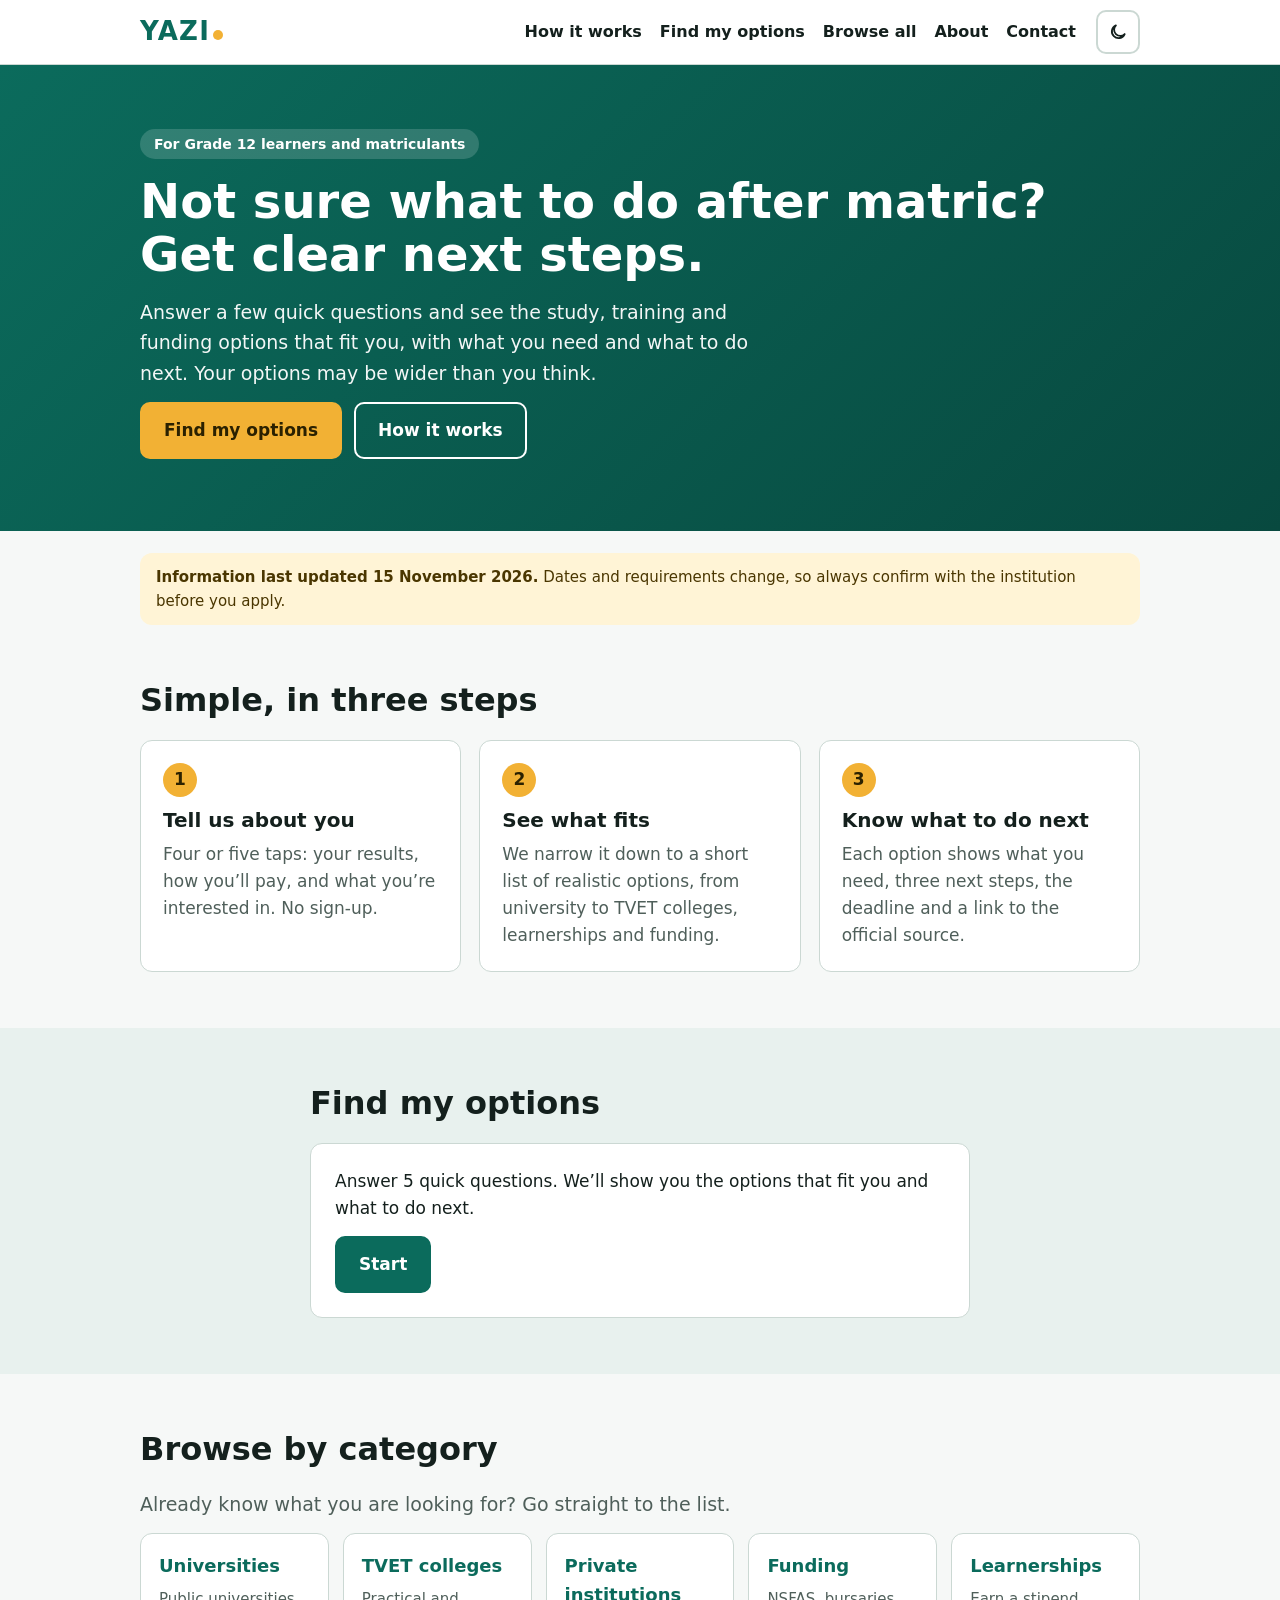
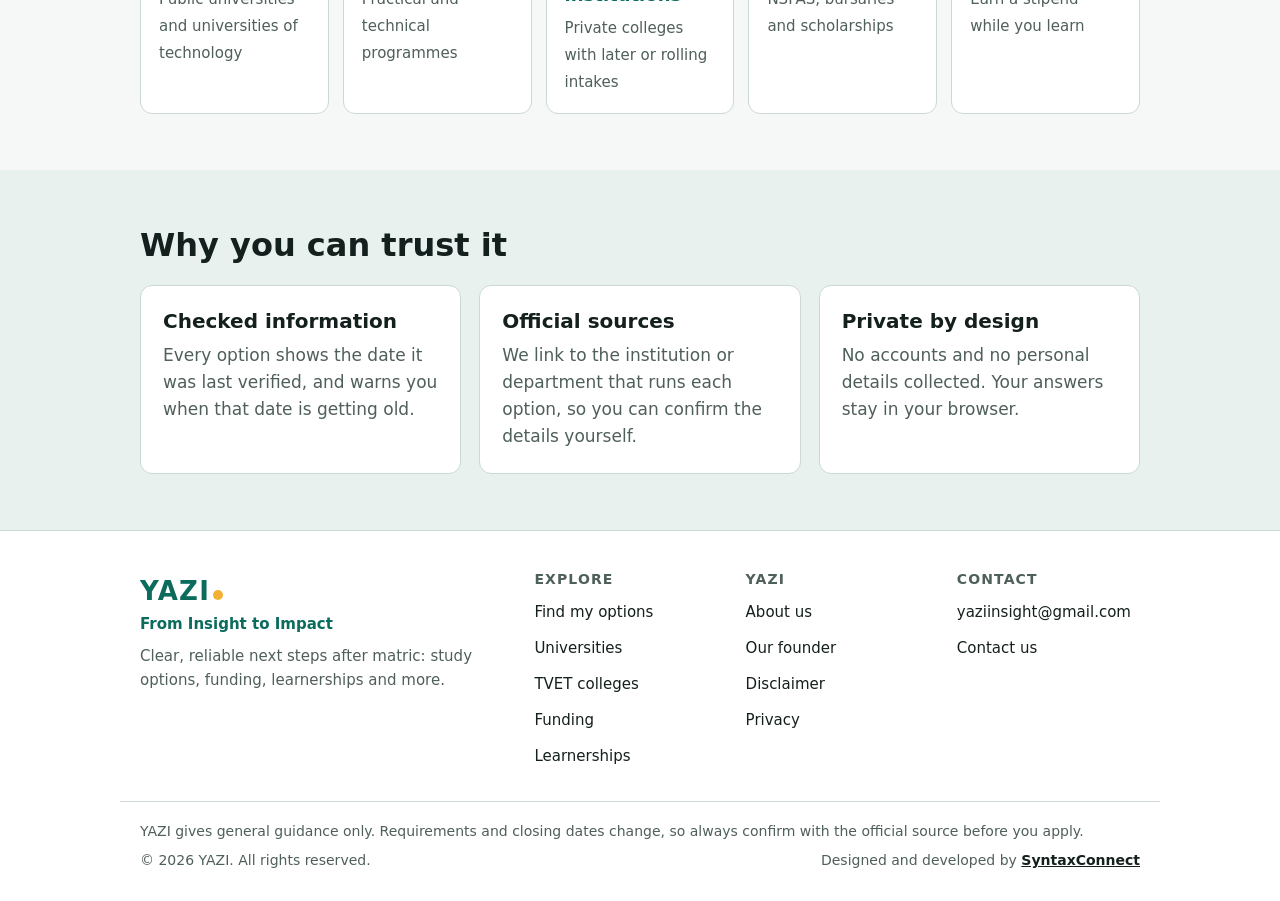
==== index.html @ b4facb22 "Contact email, live data updates, SyntaxConnect page, dark mode, email options" ====
<!DOCTYPE html>
<html lang="en">
<head>
<meta charset="utf-8">
<meta name="viewport" content="width=device-width, initial-scale=1">
<title>YAZI | Clear next steps after matric</title>
<meta name="description" content="Answer a few quick questions and see the study, training and funding options that fit you after matric, with clear next steps.">
<meta property="og:type" content="website">
<meta property="og:site_name" content="YAZI">
<meta property="og:title" content="YAZI | Clear next steps after matric">
<meta property="og:description" content="Answer a few quick questions and see the study, training and funding options that fit you after matric, with clear next steps.">
<meta name="theme-color" content="#0b6b5c">
<link rel="icon" href="data:image/svg+xml,%3Csvg xmlns='http://www.w3.org/2000/svg' viewBox='0 0 100 100'%3E%3Crect width='100' height='100' rx='22' fill='%230b6b5c'/%3E%3Ccircle cx='72' cy='28' r='9' fill='%23f2b134'/%3E%3Ctext x='24' y='72' font-size='56' font-family='sans-serif' font-weight='800' fill='white'%3EY%3C/text%3E%3C/svg%3E">
<link rel="stylesheet" href="css/style.css">
<script>document.documentElement.className+=" js";try{var t=localStorage.getItem("yazi-theme");if(t==="light"||t==="dark")document.documentElement.setAttribute("data-theme",t)}catch(e){}</script>
</head>
<body>
<a class="skip" href="#finder">Skip to the options finder</a>
<header class="site-header">
  <div class="wrap bar">
    <a class="logo" href="index.html" aria-label="YAZI home">YAZI<i></i></a>
    <button class="menu-btn" type="button" aria-expanded="false" aria-controls="main-nav">Menu</button>
    <nav id="main-nav" aria-label="Main">
      <a href="index.html#how">How it works</a>
      <a href="index.html#finder">Find my options</a>
      <a href="explore.html">Browse all</a>
      <a href="about.html">About</a>
      <a href="about.html#contact">Contact</a>
    </nav>
    <button class="theme-btn" type="button" aria-label="Switch to dark mode" title="Switch to dark mode">
      <svg class="i-moon" aria-hidden="true" width="20" height="20" viewBox="0 0 24 24" fill="none" stroke="currentColor" stroke-width="2.2" stroke-linecap="round" stroke-linejoin="round"><path d="M20 14.5A8 8 0 1 1 9.5 4a6.5 6.5 0 0 0 10.5 10.5Z"/></svg>
      <svg class="i-sun" aria-hidden="true" width="20" height="20" viewBox="0 0 24 24" fill="none" stroke="currentColor" stroke-width="2.2" stroke-linecap="round" stroke-linejoin="round"><circle cx="12" cy="12" r="4.2"/><path d="M12 2.5v2.2M12 19.3v2.2M2.5 12h2.2M19.3 12h2.2M5.3 5.3l1.6 1.6M17.1 17.1l1.6 1.6M5.3 18.7l1.6-1.6M17.1 6.9l1.6-1.6"/></svg>
    </button>
  </div>
</header>

<main>
  <section class="hero">
    <div class="wrap">
      <p class="eyebrow">For Grade 12 learners and matriculants</p>
      <h1>Not sure what to do after matric? Get clear next steps.</h1>
      <p class="lead">Answer a few quick questions and see the study, training and funding options that fit you, with what you need and what to do next. Your options may be wider than you think.</p>
      <div class="actions">
        <a class="btn" href="#finder">Find my options</a>
        <a class="btn alt" href="#how">How it works</a>
      </div>
    </div>
  </section>

  <div class="wrap"><div class="notice" id="notice" role="note"></div></div>

  <section id="how" class="section">
    <div class="wrap">
      <h2>Simple, in three steps</h2>
      <div class="grid3">
        <article class="tile"><span class="num">1</span><h3>Tell us about you</h3><p>Four or five taps: your results, how you’ll pay, and what you’re interested in. No sign-up.</p></article>
        <article class="tile"><span class="num">2</span><h3>See what fits</h3><p>We narrow it down to a short list of realistic options, from university to TVET colleges, learnerships and funding.</p></article>
        <article class="tile"><span class="num">3</span><h3>Know what to do next</h3><p>Each option shows what you need, three next steps, the deadline and a link to the official source.</p></article>
      </div>
    </div>
  </section>

  <section id="finder" class="section tint" aria-labelledby="finder-title">
    <div class="wrap narrow">
      <h2 id="finder-title">Find my options</h2>
      <div class="panel">
        <div id="start">
          <p id="intro"></p>
          <button class="btn" id="go" type="button">Start</button>
        </div>
        <div id="quiz" class="hide" aria-live="polite">
          <div class="prog" aria-hidden="true"><b id="bar"></b></div>
          <p class="muted" id="count"></p>
          <div id="stage">
            <h3 id="q" tabindex="-1"></h3>
            <div class="opts" id="opts"></div>
          </div>
          <button class="link" id="back" type="button">Go back</button>
        </div>
        <div id="result" class="hide" aria-live="polite">
          <div id="hope"></div>
          <div id="cards"></div>
          <div class="row">
            <a class="btn" id="wa" target="_blank" rel="noopener">Share on WhatsApp</a>
            <button class="btn alt" id="again" type="button">Start again</button>
          </div>
        </div>
        <noscript><p>This tool needs JavaScript. Please turn it on in your browser.</p></noscript>
      </div>
    </div>
  </section>

  <section class="section" aria-labelledby="browse-title">
    <div class="wrap">
      <h2 id="browse-title">Browse by category</h2>
      <p class="lead2">Already know what you are looking for? Go straight to the list.</p>
      <div class="cats">
        <a class="cat" href="explore.html#universities"><strong>Universities</strong><span>Public universities and universities of technology</span></a>
        <a class="cat" href="explore.html#tvet"><strong>TVET colleges</strong><span>Practical and technical programmes</span></a>
        <a class="cat" href="explore.html#private"><strong>Private institutions</strong><span>Private colleges with later or rolling intakes</span></a>
        <a class="cat" href="explore.html#funding"><strong>Funding</strong><span>NSFAS, bursaries and scholarships</span></a>
        <a class="cat" href="explore.html#learnerships"><strong>Learnerships</strong><span>Earn a stipend while you learn</span></a>
      </div>
    </div>
  </section>

  <section class="section tint">
    <div class="wrap">
      <h2>Why you can trust it</h2>
      <div class="grid3">
        <article class="tile"><h3>Checked information</h3><p>Every option shows the date it was last verified, and warns you when that date is getting old.</p></article>
        <article class="tile"><h3>Official sources</h3><p>We link to the institution or department that runs each option, so you can confirm the details yourself.</p></article>
        <article class="tile"><h3>Private by design</h3><p>No accounts and no personal details collected. Your answers stay in your browser.</p></article>
      </div>
    </div>
  </section>
</main>

<footer class="site-footer">
  <div class="wrap foot-grid">
    <div class="foot-brand">
      <a class="logo" href="index.html" aria-label="YAZI home">YAZI<i></i></a>
      <p class="foot-tag">From Insight to Impact</p>
      <p class="muted">Clear, reliable next steps after matric: study options, funding, learnerships and more.</p>
    </div>
    <nav class="foot-links" aria-label="Explore">
      <h2>Explore</h2>
      <a href="index.html#finder">Find my options</a>
      <a href="explore.html#universities">Universities</a>
      <a href="explore.html#tvet">TVET colleges</a>
      <a href="explore.html#funding">Funding</a>
      <a href="explore.html#learnerships">Learnerships</a>
    </nav>
    <nav class="foot-links" aria-label="About YAZI">
      <h2>YAZI</h2>
      <a href="about.html">About us</a>
      <a href="about.html#founder-title">Our founder</a>
      <a href="about.html#disclaimer">Disclaimer</a>
      <a href="about.html#privacy">Privacy</a>
    </nav>
    <div class="foot-links">
      <h2>Contact</h2>
      <span class="foot-email" data-email-text></span>
      <a href="about.html#contact">Contact us</a>
    </div>
  </div>
  <div class="wrap foot-bottom">
    <p>YAZI gives general guidance only. Requirements and closing dates change, so always confirm with the official source before you apply.</p>
    <div class="foot-legal"><p>&copy; <span id="year"></span> YAZI. All rights reserved.</p><p>Designed and developed by <a class="credit" href="syntaxconnect.html">SyntaxConnect</a></p></div>
  </div>
</footer>
<script src="data/content.js"></script>
<script src="js/common.js"></script>
<script src="js/app.js"></script>
</body>
</html>
---- css/style.css ----
:root{--bg:#f6f8f7;--surface:#fff;--tint:#e8f1ee;--ink:#14201d;--muted:#4f5f5a;--line:#cbd8d3;--brand:#0b6b5c;--brand-ink:#fff;--accent:#f2b134;--warn-bg:#fff4d6;--warn-ink:#4a3600;--radius:12px}
:root{color-scheme:light}
/* Dark mode: follows the device unless the visitor picks a mode with the header switch */
@media (prefers-color-scheme:dark){:root:not([data-theme=light]){--bg:#0e1715;--surface:#16231f;--tint:#12201c;--ink:#e8f1ee;--muted:#9fb2ac;--line:#2a3b35;--brand:#4fc4af;--brand-ink:#06201b;--warn-bg:#3a2f0e;--warn-ink:#f6e3ad;color-scheme:dark}}
:root[data-theme=dark]{--bg:#0e1715;--surface:#16231f;--tint:#12201c;--ink:#e8f1ee;--muted:#9fb2ac;--line:#2a3b35;--brand:#4fc4af;--brand-ink:#06201b;--warn-bg:#3a2f0e;--warn-ink:#f6e3ad;color-scheme:dark}
*{box-sizing:border-box}
html{scroll-behavior:smooth;scroll-padding-top:72px}
body{margin:0;background:var(--bg);color:var(--ink);font:17px/1.6 "Trebuchet MS","Segoe UI",system-ui,sans-serif}
.wrap{max-width:1040px;margin:0 auto;padding:0 20px}
.narrow{max-width:700px}
h1{font-size:clamp(30px,6vw,48px);line-height:1.1;margin:0 0 16px}
h2{font-size:clamp(24px,4vw,32px);line-height:1.2;margin:0 0 20px}
h3{font-size:20px;line-height:1.3;margin:0 0 8px}
p{margin:0 0 14px}
a{color:var(--brand)}
.muted{color:var(--muted);font-size:15px}
.hide{display:none!important}
.skip{position:absolute;left:-999px;top:8px;background:var(--brand);color:var(--brand-ink);padding:10px 14px;border-radius:8px;z-index:10}
.skip:focus{left:8px}
:focus-visible{outline:3px solid var(--accent);outline-offset:2px}
.site-header{position:sticky;top:0;z-index:5;background:var(--surface);border-bottom:1px solid var(--line)}
.bar{display:flex;align-items:center;justify-content:space-between;gap:16px;min-height:64px;flex-wrap:wrap}
.logo{font-weight:800;font-size:26px;letter-spacing:.05em;color:var(--brand);text-decoration:none}
.logo i{display:inline-block;width:10px;height:10px;background:var(--accent);border-radius:50%;margin-left:3px}
nav{display:flex;gap:18px;flex-wrap:wrap}
nav a{color:var(--ink);text-decoration:none;font-weight:600;padding:10px 0;font-size:16px}
nav a:hover{color:var(--brand);text-decoration:underline}
.hero{background:linear-gradient(135deg,#0b6b5c 0%,#08493f 100%);color:#fff;padding:64px 0 72px}
.hero .lead{font-size:19px;max-width:620px;opacity:.95}
.eyebrow{display:inline-block;background:rgba(255,255,255,.16);border-radius:99px;padding:4px 14px;font-size:14px;font-weight:700;margin-bottom:16px}
.actions,.row{display:flex;flex-wrap:wrap;gap:12px;margin-top:8px}
.btn{display:inline-block;background:var(--brand);color:var(--brand-ink);border:2px solid var(--brand);border-radius:10px;padding:13px 22px;font:inherit;font-weight:700;text-decoration:none;cursor:pointer;min-height:50px}
.btn:hover{filter:brightness(1.08)}
.btn.alt{background:transparent;color:var(--brand)}
.hero .btn{background:var(--accent);border-color:var(--accent);color:#2b2100}
.hero .btn.alt{background:transparent;border-color:#fff;color:#fff}
.link{background:none;border:0;color:var(--brand);text-decoration:underline;font:inherit;padding:12px 0;min-height:44px;cursor:pointer}
.notice{background:var(--warn-bg);color:var(--warn-ink);border-radius:var(--radius);padding:12px 16px;font-size:15px;margin:22px 0 0}
.section{padding:56px 0}
.section.tint{background:var(--tint)}
.grid3{display:grid;grid-template-columns:repeat(auto-fit,minmax(250px,1fr));gap:18px}
.tile{background:var(--surface);border:1px solid var(--line);border-radius:var(--radius);padding:22px}
.tile p{margin:0;color:var(--muted)}
.num{display:inline-grid;place-items:center;width:34px;height:34px;border-radius:50%;background:var(--accent);color:#2b2100;font-weight:800;margin-bottom:10px}
.panel{background:var(--surface);border:1px solid var(--line);border-radius:var(--radius);padding:24px}
.prog{height:6px;background:var(--line);border-radius:3px;margin-bottom:16px;overflow:hidden}
.prog b{display:block;height:100%;background:var(--brand);transition:width .25s}
.opts{display:grid;gap:10px}
.opt{width:100%;text-align:left;padding:14px 16px;background:var(--surface);color:var(--ink);border:2px solid var(--line);border-radius:10px;font:inherit;min-height:56px;cursor:pointer}
.opt small{display:block;color:var(--muted);font-size:14px}
.opt:hover{border-color:var(--brand)}
select{width:100%;padding:14px;border:2px solid var(--line);border-radius:10px;background:var(--surface);color:var(--ink);font:inherit;min-height:56px;margin-bottom:12px}
.hope{font-size:19px;font-weight:700;border-left:6px solid var(--accent);padding:4px 0 4px 14px;margin:0 0 20px}
.card{background:var(--bg);border:1px solid var(--line);border-radius:var(--radius);padding:18px;margin:0 0 16px}
.card h3{font-size:21px}
.card h4{margin:14px 0 4px;font-size:15px;color:var(--muted)}
.card ul,.card ol{margin:0;padding-left:22px}
.card li{margin-bottom:4px}
.meta{font-size:14px;color:var(--muted);border-top:1px solid var(--line);margin-top:14px;padding-top:10px}
.stale{color:var(--warn-ink);background:var(--warn-bg);border-radius:6px;padding:4px 8px;display:inline-block;margin-top:4px}
.prose h2{margin-top:32px}
.site-footer{border-top:1px solid var(--line);padding:28px 0;font-size:15px;background:var(--surface)}
.site-footer p{margin:0 0 8px}
@media (max-width:560px){.hero{padding:44px 0 52px}.panel{padding:18px}}
@media (prefers-reduced-motion:reduce){html{scroll-behavior:auto}*{transition:none!important}}
.lead2{font-size:19px;color:var(--muted)}
.tabs{display:flex;flex-wrap:wrap;gap:8px;margin:18px 0 10px}
.tabs button{font:inherit;font-weight:700;padding:10px 18px;border-radius:99px;border:2px solid var(--brand);background:transparent;color:var(--brand);cursor:pointer;min-height:44px}
.tabs button[aria-pressed="true"]{background:var(--brand);color:var(--brand-ink)}
.filters{display:grid;grid-template-columns:repeat(auto-fit,minmax(210px,1fr));gap:12px;margin:12px 0}
.filters label{font-size:14px;font-weight:700;color:var(--muted)}
.filters select,.filters input{display:block;width:100%;margin:4px 0 0;padding:12px;border:2px solid var(--line);border-radius:10px;background:var(--surface);color:var(--ink);font:inherit;min-height:48px}
.badges{display:flex;flex-wrap:wrap;gap:6px;margin:0 0 10px}
.badge{font-size:13px;font-weight:700;padding:3px 10px;border-radius:99px;border:1px solid var(--line);background:var(--surface);color:var(--muted)}
.badge.s-open{border-color:var(--brand);color:var(--brand)}
.badge.s-soon{background:var(--warn-bg);color:var(--warn-ink);border-color:var(--accent)}
.badge.s-closed{text-decoration:line-through;text-decoration-thickness:1px}
.card .row{margin:10px 0}
.card .btn{padding:10px 16px;min-height:44px;font-size:16px}
.note{margin:0 0 4px}
.dirsum{margin:0 0 10px}

:root{color-scheme:light dark}
option{background:var(--surface);color:var(--ink)}
.notice:empty{display:none}
@media print{.site-header,.site-footer,.row,.no-print{display:none!important}body{background:#fff;color:#000}.card{break-inside:avoid}}
.founder{background:var(--surface);border:1px solid var(--line);border-radius:var(--radius);padding:24px;margin:32px 0}
.founder h2{margin:0 0 4px}
.eyebrow2{text-transform:uppercase;letter-spacing:.08em;font-size:13px;font-weight:800;color:var(--brand);margin:0 0 6px}
.tagline{font-weight:700;color:var(--brand);margin:0 0 16px}
.founder .tagline:last-child{margin:18px 0 0}
.facnote{background:var(--surface);border:1px solid var(--line);border-radius:var(--radius);padding:16px 18px;margin:0 0 20px}
.facnote h3{font-size:18px;margin:0 0 6px}
.facnote p:last-child{margin:0}

/* Footer */
.site-footer{padding:40px 0 24px}
.foot-grid{display:grid;grid-template-columns:2fr 1fr 1fr 1fr;gap:28px}
.foot-tag{font-weight:700;color:var(--brand);margin:6px 0 8px}
.foot-links{display:flex;flex-direction:column;gap:2px}
.foot-links h2{font-size:14px;text-transform:uppercase;letter-spacing:.08em;color:var(--muted);margin:0 0 6px}
.foot-links a{color:var(--ink);text-decoration:none;padding:5px 0;font-weight:400;font-size:15px}
.foot-links a:hover{color:var(--brand);text-decoration:underline}
.foot-bottom{border-top:1px solid var(--line);margin-top:28px;padding-top:18px;color:var(--muted);font-size:14px}
.foot-bottom p{margin:0 0 6px}
@media (max-width:700px){.foot-grid{grid-template-columns:1fr 1fr}.foot-brand{grid-column:1/-1}}


/* Navigation */
.menu-btn{display:none;font:inherit;font-weight:700;background:transparent;color:var(--brand);border:2px solid var(--brand);border-radius:10px;padding:8px 16px;min-height:44px;cursor:pointer}
nav a[aria-current="page"]{color:var(--brand);text-decoration:underline;text-underline-offset:6px;text-decoration-thickness:2px}
@media (max-width:760px){
  .js .menu-btn{display:inline-block}
  .js #main-nav{display:none;width:100%;flex-direction:column;gap:0;padding:0 0 12px}
  .js #main-nav.open{display:flex}
  .js #main-nav a{padding:12px 0;border-top:1px solid var(--line)}
}
/* Browse by category */
.cats{display:grid;grid-template-columns:repeat(auto-fit,minmax(180px,1fr));gap:14px}
.cat{display:block;background:var(--surface);border:1px solid var(--line);border-radius:var(--radius);padding:18px;text-decoration:none;color:var(--ink)}
.cat strong{display:block;font-size:18px;color:var(--brand);margin-bottom:4px}
.cat span{color:var(--muted);font-size:15px}
.cat:hover{border-color:var(--brand)}
/* Explore */
.shown-row{display:flex;justify-content:space-between;align-items:center;gap:12px;flex-wrap:wrap}
.shown-row p{margin:0}

/* Contact */
.contact-box{background:var(--surface);border:1px solid var(--line);border-radius:var(--radius);padding:22px;margin:0 0 8px}
.contact-list{display:grid;grid-template-columns:max-content 1fr;gap:8px 18px;margin:0 0 14px}
.contact-list dt{font-weight:700}
.contact-list dd{margin:0}
@media (max-width:560px){.contact-list{grid-template-columns:1fr}.contact-list dd{margin-bottom:8px}}

.bar{gap:14px 20px}
@media (max-width:760px){.js .menu-btn{margin-left:auto}}

/* Smooth motion */
@keyframes fadeIn{from{opacity:0;transform:translateY(6px)}to{opacity:1;transform:none}}
@keyframes slideIn{from{opacity:0;transform:translateX(18px)}to{opacity:1;transform:none}}
@keyframes slideBack{from{opacity:0;transform:translateX(-18px)}to{opacity:1;transform:none}}
@keyframes menuIn{from{opacity:0;transform:translateY(-6px)}to{opacity:1;transform:none}}
.fade-in{animation:fadeIn .28s cubic-bezier(.2,.7,.2,1) both}
.slide-in{animation:slideIn .26s cubic-bezier(.2,.7,.2,1) both}
.slide-in.back{animation-name:slideBack}
#finder .panel{will-change:height}
.btn,.opt,.tabs button,.link,.cat,.menu-btn,nav a,.foot-links a,select,input{transition:background-color .18s ease,border-color .18s ease,color .18s ease,box-shadow .18s ease,transform .12s ease,filter .18s ease}
.btn:active,.opt:active,.tabs button:active,.cat:active{transform:scale(.98)}
.opt.chosen{border-color:var(--brand);background:var(--tint)}
.opt:focus-visible{border-color:var(--brand)}
.cat:hover{transform:translateY(-2px)}
.prog b{transition:width .35s cubic-bezier(.2,.7,.2,1)}
@media (max-width:760px){.js #main-nav.open{animation:menuIn .2s ease-out both}}
@media (prefers-reduced-motion:reduce){.fade-in,.slide-in,.js #main-nav.open{animation:none!important}.cat:hover{transform:none}}


.foot-legal{display:flex;justify-content:space-between;flex-wrap:wrap;gap:4px 24px}
.foot-legal strong{color:var(--ink)}
.foot-legal .credit{color:var(--ink);font-weight:700}
.foot-legal .credit:hover{color:var(--brand)}

/* Light / dark switch */
.theme-btn{display:inline-flex;align-items:center;justify-content:center;width:44px;height:44px;flex:none;border-radius:10px;border:2px solid var(--line);background:transparent;color:var(--ink);cursor:pointer;transition:border-color .18s ease,color .18s ease,background-color .18s ease,transform .12s ease}
.theme-btn:hover{border-color:var(--brand);color:var(--brand)}
.theme-btn:active{transform:scale(.94)}
.theme-btn .i-sun{display:none}
.theme-btn[data-mode=dark] .i-sun{display:block}
.theme-btn[data-mode=dark] .i-moon{display:none}
.theme-anim,.theme-anim *{transition:background-color .3s ease,color .3s ease,border-color .3s ease!important}
@media (max-width:760px){
  .js .theme-btn{order:1;margin-left:auto}
  .js .menu-btn{order:2;margin-left:0}
  .js #main-nav{order:3}
}
@media (min-width:761px){#main-nav{margin-left:auto}}

/* Contact email */
.email-addr{font-size:20px;font-weight:700;margin:0 0 10px;word-break:break-all;user-select:all}
.email-actions{display:flex;flex-wrap:wrap;gap:10px;margin-bottom:8px}
.small-note{font-size:14px;margin:0}
.foot-email{padding:5px 0;font-size:15px;word-break:break-all;user-select:all}
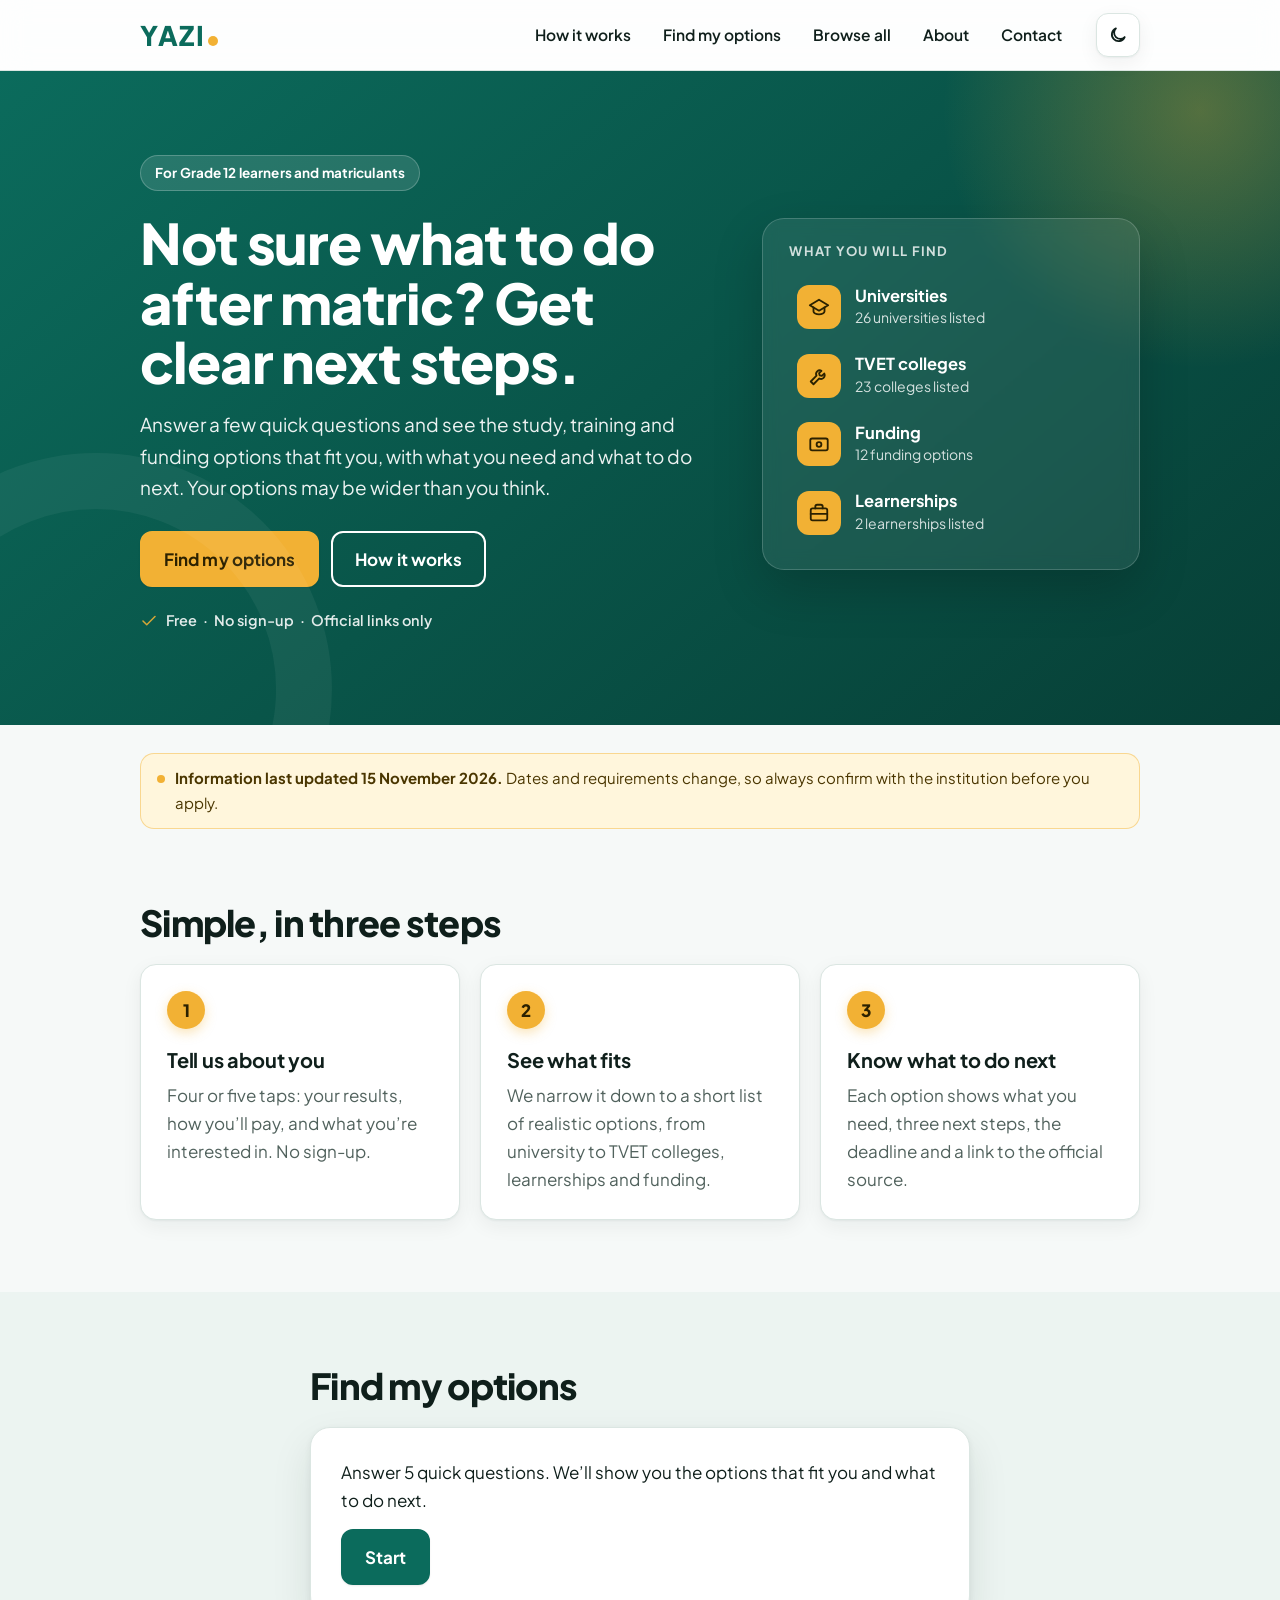
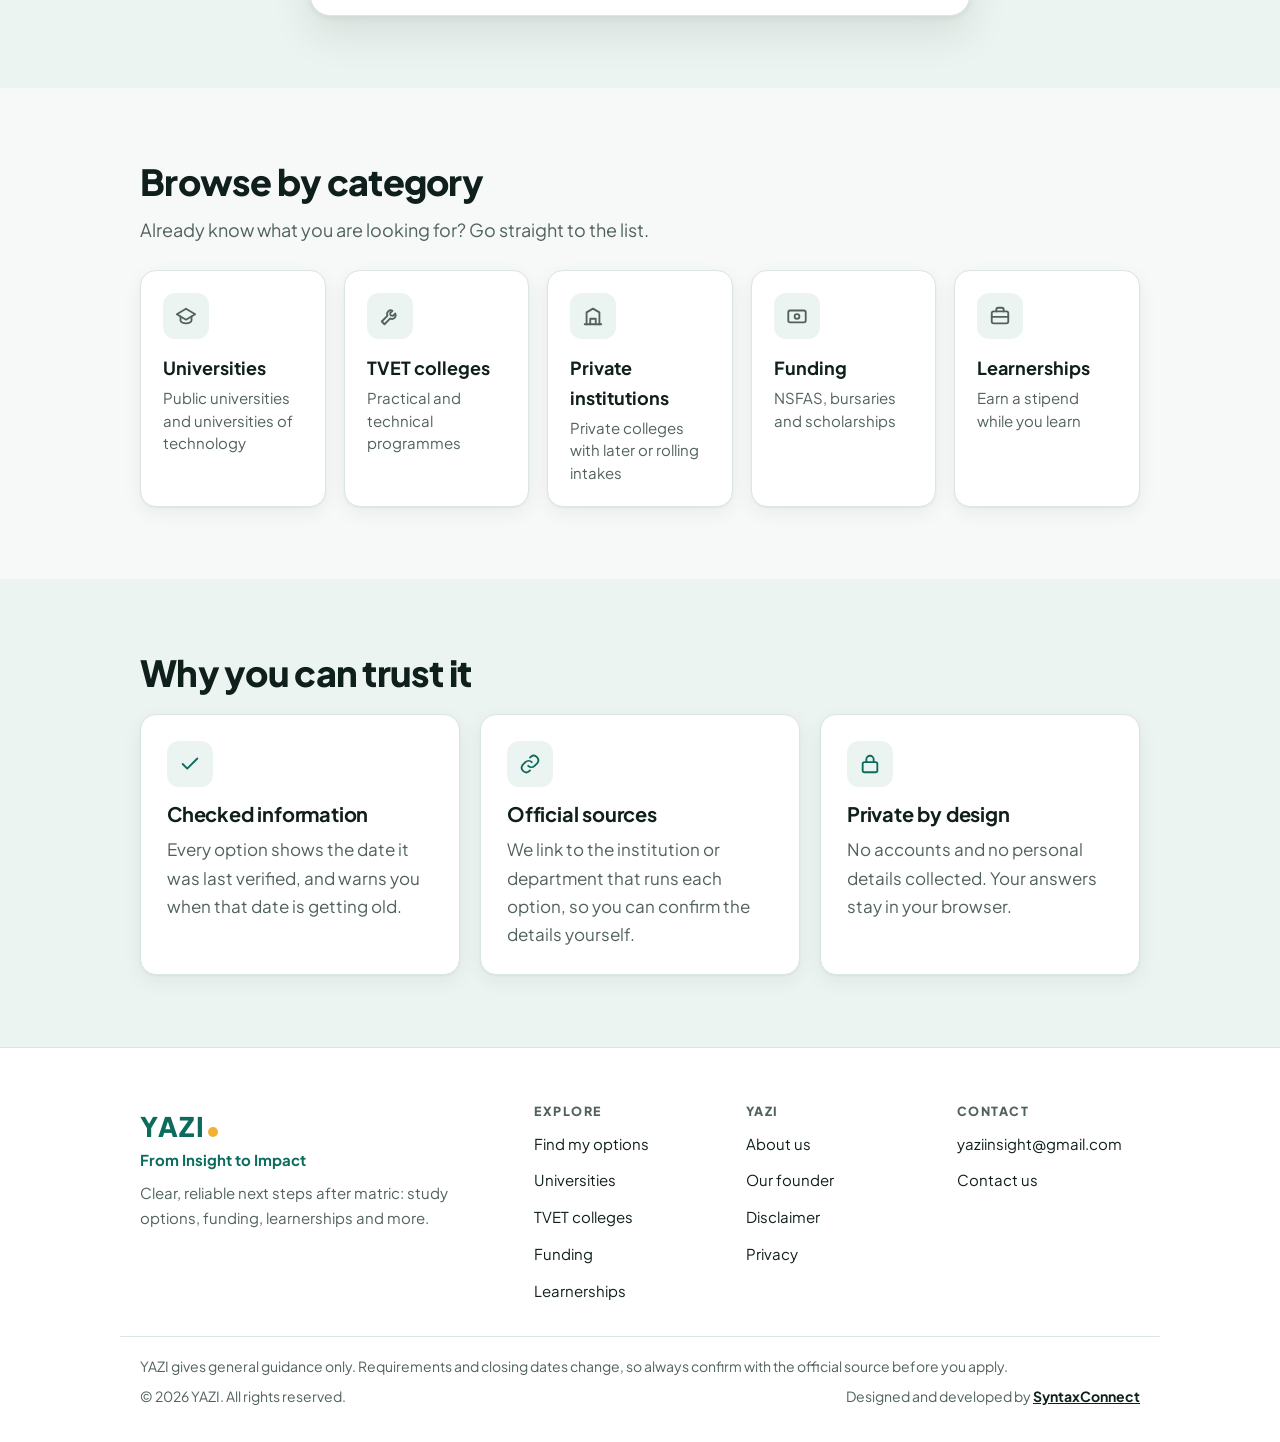
==== commit ae002778: "Design refresh, dark mode, email options, SyntaxConnect page, live data updates" ====
--- a/index.html
+++ b/index.html
@@ -11,6 +11,9 @@
 <meta property="og:description" content="Answer a few quick questions and see the study, training and funding options that fit you after matric, with clear next steps.">
 <meta name="theme-color" content="#0b6b5c">
 <link rel="icon" href="data:image/svg+xml,%3Csvg xmlns='http://www.w3.org/2000/svg' viewBox='0 0 100 100'%3E%3Crect width='100' height='100' rx='22' fill='%230b6b5c'/%3E%3Ccircle cx='72' cy='28' r='9' fill='%23f2b134'/%3E%3Ctext x='24' y='72' font-size='56' font-family='sans-serif' font-weight='800' fill='white'%3EY%3C/text%3E%3C/svg%3E">
+<link rel="preconnect" href="https://fonts.googleapis.com">
+<link rel="preconnect" href="https://fonts.gstatic.com" crossorigin>
+<link href="https://fonts.googleapis.com/css2?family=Plus+Jakarta+Sans:wght@400;500;600;700;800&amp;display=swap" rel="stylesheet">
 <link rel="stylesheet" href="css/style.css">
 <script>document.documentElement.className+=" js";try{var t=localStorage.getItem("yazi-theme");if(t==="light"||t==="dark")document.documentElement.setAttribute("data-theme",t)}catch(e){}</script>
 </head>
@@ -36,7 +39,8 @@
 
 <main>
   <section class="hero">
-    <div class="wrap">
+    <div class="wrap hero-grid">
+      <div class="hero-text">
       <p class="eyebrow">For Grade 12 learners and matriculants</p>
       <h1>Not sure what to do after matric? Get clear next steps.</h1>
       <p class="lead">Answer a few quick questions and see the study, training and funding options that fit you, with what you need and what to do next. Your options may be wider than you think.</p>
@@ -44,6 +48,15 @@
         <a class="btn" href="#finder">Find my options</a>
         <a class="btn alt" href="#how">How it works</a>
       </div>
+      <p class="hero-trust"><svg aria-hidden="true" width="18" height="18" viewBox="0 0 24 24" fill="none" stroke="currentColor" stroke-width="2" stroke-linecap="round" stroke-linejoin="round"><path d="M20 6 9 17l-5-5"/></svg> Free &nbsp;·&nbsp; No sign-up &nbsp;·&nbsp; Official links only</p>
+      </div>
+      <aside class="hero-card" aria-label="What you will find on YAZI">
+        <p class="hero-card-title">What you will find</p>
+        <a class="hc-row" href="explore.html#universities"><span class="hc-icon"><svg aria-hidden="true" width="22" height="22" viewBox="0 0 24 24" fill="none" stroke="currentColor" stroke-width="2" stroke-linecap="round" stroke-linejoin="round"><path d="M2 10 12 4l10 6-10 6L2 10Z"/><path d="M6 12.5V17c0 1.5 2.7 3 6 3s6-1.5 6-3v-4.5"/></svg></span><span><strong>Universities</strong><small data-count="public" data-one="university listed" data-many="universities listed">Degrees and universities of technology</small></span></a>
+        <a class="hc-row" href="explore.html#tvet"><span class="hc-icon"><svg aria-hidden="true" width="22" height="22" viewBox="0 0 24 24" fill="none" stroke="currentColor" stroke-width="2" stroke-linecap="round" stroke-linejoin="round"><path d="M14.7 6.3a4 4 0 0 0-5.4 5.4L3 18l3 3 6.3-6.3a4 4 0 0 0 5.4-5.4l-2.6 2.6-2.4-.6-.6-2.4 2.6-2.6Z"/></svg></span><span><strong>TVET colleges</strong><small data-count="tvet" data-one="college listed" data-many="colleges listed">Practical and technical skills</small></span></a>
+        <a class="hc-row" href="explore.html#funding"><span class="hc-icon"><svg aria-hidden="true" width="22" height="22" viewBox="0 0 24 24" fill="none" stroke="currentColor" stroke-width="2" stroke-linecap="round" stroke-linejoin="round"><rect x="2.5" y="6" width="19" height="13" rx="2"/><circle cx="12" cy="12.5" r="2.6"/></svg></span><span><strong>Funding</strong><small data-count="funding" data-one="funding option" data-many="funding options">NSFAS, bursaries and scholarships</small></span></a>
+        <a class="hc-row" href="explore.html#learnerships"><span class="hc-icon"><svg aria-hidden="true" width="22" height="22" viewBox="0 0 24 24" fill="none" stroke="currentColor" stroke-width="2" stroke-linecap="round" stroke-linejoin="round"><rect x="3" y="7" width="18" height="13" rx="2"/><path d="M8 7V5a2 2 0 0 1 2-2h4a2 2 0 0 1 2 2v2"/><path d="M3 13h18"/></svg></span><span><strong>Learnerships</strong><small data-count="learnership" data-one="learnership listed" data-many="learnerships listed">Earn a stipend while you learn</small></span></a>
+      </aside>
     </div>
   </section>
 
@@ -95,11 +108,11 @@
       <h2 id="browse-title">Browse by category</h2>
       <p class="lead2">Already know what you are looking for? Go straight to the list.</p>
       <div class="cats">
-        <a class="cat" href="explore.html#universities"><strong>Universities</strong><span>Public universities and universities of technology</span></a>
-        <a class="cat" href="explore.html#tvet"><strong>TVET colleges</strong><span>Practical and technical programmes</span></a>
-        <a class="cat" href="explore.html#private"><strong>Private institutions</strong><span>Private colleges with later or rolling intakes</span></a>
-        <a class="cat" href="explore.html#funding"><strong>Funding</strong><span>NSFAS, bursaries and scholarships</span></a>
-        <a class="cat" href="explore.html#learnerships"><strong>Learnerships</strong><span>Earn a stipend while you learn</span></a>
+        <a class="cat" href="explore.html#universities"><span class="cat-icon"><svg aria-hidden="true" width="22" height="22" viewBox="0 0 24 24" fill="none" stroke="currentColor" stroke-width="2" stroke-linecap="round" stroke-linejoin="round"><path d="M2 10 12 4l10 6-10 6L2 10Z"/><path d="M6 12.5V17c0 1.5 2.7 3 6 3s6-1.5 6-3v-4.5"/></svg></span><strong>Universities</strong><span>Public universities and universities of technology</span></a>
+        <a class="cat" href="explore.html#tvet"><span class="cat-icon"><svg aria-hidden="true" width="22" height="22" viewBox="0 0 24 24" fill="none" stroke="currentColor" stroke-width="2" stroke-linecap="round" stroke-linejoin="round"><path d="M14.7 6.3a4 4 0 0 0-5.4 5.4L3 18l3 3 6.3-6.3a4 4 0 0 0 5.4-5.4l-2.6 2.6-2.4-.6-.6-2.4 2.6-2.6Z"/></svg></span><strong>TVET colleges</strong><span>Practical and technical programmes</span></a>
+        <a class="cat" href="explore.html#private"><span class="cat-icon"><svg aria-hidden="true" width="22" height="22" viewBox="0 0 24 24" fill="none" stroke="currentColor" stroke-width="2" stroke-linecap="round" stroke-linejoin="round"><path d="M3 21h18"/><path d="M5 21V8l7-4 7 4v13"/><path d="M9 21v-6h6v6"/></svg></span><strong>Private institutions</strong><span>Private colleges with later or rolling intakes</span></a>
+        <a class="cat" href="explore.html#funding"><span class="cat-icon"><svg aria-hidden="true" width="22" height="22" viewBox="0 0 24 24" fill="none" stroke="currentColor" stroke-width="2" stroke-linecap="round" stroke-linejoin="round"><rect x="2.5" y="6" width="19" height="13" rx="2"/><circle cx="12" cy="12.5" r="2.6"/></svg></span><strong>Funding</strong><span>NSFAS, bursaries and scholarships</span></a>
+        <a class="cat" href="explore.html#learnerships"><span class="cat-icon"><svg aria-hidden="true" width="22" height="22" viewBox="0 0 24 24" fill="none" stroke="currentColor" stroke-width="2" stroke-linecap="round" stroke-linejoin="round"><rect x="3" y="7" width="18" height="13" rx="2"/><path d="M8 7V5a2 2 0 0 1 2-2h4a2 2 0 0 1 2 2v2"/><path d="M3 13h18"/></svg></span><strong>Learnerships</strong><span>Earn a stipend while you learn</span></a>
       </div>
     </div>
   </section>
@@ -108,9 +121,9 @@
     <div class="wrap">
       <h2>Why you can trust it</h2>
       <div class="grid3">
-        <article class="tile"><h3>Checked information</h3><p>Every option shows the date it was last verified, and warns you when that date is getting old.</p></article>
-        <article class="tile"><h3>Official sources</h3><p>We link to the institution or department that runs each option, so you can confirm the details yourself.</p></article>
-        <article class="tile"><h3>Private by design</h3><p>No accounts and no personal details collected. Your answers stay in your browser.</p></article>
+        <article class="tile"><span class="tile-icon"><svg aria-hidden="true" width="22" height="22" viewBox="0 0 24 24" fill="none" stroke="currentColor" stroke-width="2" stroke-linecap="round" stroke-linejoin="round"><path d="M20 6 9 17l-5-5"/></svg></span><h3>Checked information</h3><p>Every option shows the date it was last verified, and warns you when that date is getting old.</p></article>
+        <article class="tile"><span class="tile-icon"><svg aria-hidden="true" width="22" height="22" viewBox="0 0 24 24" fill="none" stroke="currentColor" stroke-width="2" stroke-linecap="round" stroke-linejoin="round"><path d="M10 14a5 5 0 0 0 7 0l3-3a5 5 0 0 0-7-7l-1 1"/><path d="M14 10a5 5 0 0 0-7 0l-3 3a5 5 0 0 0 7 7l1-1"/></svg></span><h3>Official sources</h3><p>We link to the institution or department that runs each option, so you can confirm the details yourself.</p></article>
+        <article class="tile"><span class="tile-icon"><svg aria-hidden="true" width="22" height="22" viewBox="0 0 24 24" fill="none" stroke="currentColor" stroke-width="2" stroke-linecap="round" stroke-linejoin="round"><rect x="4" y="10" width="16" height="11" rx="2"/><path d="M8 10V7a4 4 0 0 1 8 0v3"/></svg></span><h3>Private by design</h3><p>No accounts and no personal details collected. Your answers stay in your browser.</p></article>
       </div>
     </div>
   </section>
@@ -140,7 +153,7 @@
     </nav>
     <div class="foot-links">
       <h2>Contact</h2>
-      <span class="foot-email" data-email-text></span>
+      <a class="foot-email" href="mailto:yaziinsight@gmail.com?subject=Enquiry%20from%20the%20YAZI%20website" data-email-options>yaziinsight@gmail.com</a>
       <a href="about.html#contact">Contact us</a>
     </div>
   </div>
--- a/css/style.css
+++ b/css/style.css
@@ -179,3 +179,170 @@
 .email-actions{display:flex;flex-wrap:wrap;gap:10px;margin-bottom:8px}
 .small-note{font-size:14px;margin:0}
 .foot-email{padding:5px 0;font-size:15px;word-break:break-all;user-select:all}
+
+/* =====================================================================
+   Design refresh: typography, depth and polish in light and dark mode
+   ===================================================================== */
+:root{
+  --bg:#f6f9f8;--surface:#ffffff;--surface-2:#f1f6f4;--tint:#ecf4f1;--ink:#0f1f1b;--muted:#51625d;--line:#dbe6e2;
+  --brand:#0b6b5c;--brand-2:#0e8571;--brand-ink:#ffffff;--accent:#f2b134;--accent-ink:#2b2100;
+  --warn-bg:#fff6dc;--warn-ink:#4a3600;--radius:16px;
+  --shadow:0 1px 2px rgba(15,40,34,.05),0 6px 20px rgba(15,40,34,.06);
+  --shadow-lg:0 2px 6px rgba(15,40,34,.06),0 18px 40px rgba(15,40,34,.10);
+  --hero-a:#0b6b5c;--hero-b:#073f36;--header-bg:rgba(255,255,255,.82);
+}
+@media (prefers-color-scheme:dark){:root:not([data-theme=light]){
+  --bg:#0a1311;--surface:#101b18;--surface-2:#15231f;--tint:#0d1815;--ink:#e8f2ef;--muted:#9fb3ad;--line:#213330;
+  --brand:#47c7af;--brand-2:#5fd6bf;--brand-ink:#04211b;--warn-bg:#2f2709;--warn-ink:#f7e2a6;
+  --shadow:0 1px 2px rgba(0,0,0,.35),0 6px 20px rgba(0,0,0,.25);
+  --shadow-lg:0 2px 6px rgba(0,0,0,.4),0 18px 40px rgba(0,0,0,.35);
+  --hero-a:#0a5c4f;--hero-b:#05261f;--header-bg:rgba(10,19,17,.78);
+}}
+:root[data-theme=dark]{
+  --bg:#0a1311;--surface:#101b18;--surface-2:#15231f;--tint:#0d1815;--ink:#e8f2ef;--muted:#9fb3ad;--line:#213330;
+  --brand:#47c7af;--brand-2:#5fd6bf;--brand-ink:#04211b;--warn-bg:#2f2709;--warn-ink:#f7e2a6;
+  --shadow:0 1px 2px rgba(0,0,0,.35),0 6px 20px rgba(0,0,0,.25);
+  --shadow-lg:0 2px 6px rgba(0,0,0,.4),0 18px 40px rgba(0,0,0,.35);
+  --hero-a:#0a5c4f;--hero-b:#05261f;--header-bg:rgba(10,19,17,.78);
+}
+
+body{font-family:"Plus Jakarta Sans","Segoe UI",system-ui,-apple-system,sans-serif;font-size:17px;line-height:1.65;-webkit-font-smoothing:antialiased;text-rendering:optimizeLegibility}
+h1,h2,h3{letter-spacing:-.02em;font-weight:800}
+h1{font-size:clamp(34px,5.6vw,56px);line-height:1.06}
+h2{font-size:clamp(26px,3.6vw,36px)}
+h3{font-weight:700;letter-spacing:-.01em}
+.section{padding:72px 0}
+@media (max-width:560px){.section{padding:52px 0}}
+.lead2{font-size:18px;margin-top:-8px;margin-bottom:26px}
+
+/* Header */
+.site-header{background:var(--header-bg);-webkit-backdrop-filter:saturate(1.6) blur(14px);backdrop-filter:saturate(1.6) blur(14px);border-bottom:1px solid var(--line)}
+.bar{min-height:70px}
+.logo{font-size:27px;letter-spacing:.06em}
+nav{gap:4px}
+nav a{padding:8px 14px;border-radius:10px;font-size:15.5px;font-weight:600}
+nav a:hover{background:var(--tint);color:var(--brand);text-decoration:none}
+nav a[aria-current="page"]{background:var(--tint);color:var(--brand);text-decoration:none}
+.theme-btn{border:1px solid var(--line);background:var(--surface);box-shadow:var(--shadow);border-radius:12px}
+.menu-btn{border-radius:12px}
+@media (max-width:760px){.js #main-nav a{border-radius:0;padding:14px 4px}}
+
+/* Buttons */
+.btn{border-radius:12px;padding:12px 22px;min-height:50px;font-weight:700;letter-spacing:.005em;display:inline-flex;align-items:center;justify-content:center;gap:8px;box-shadow:0 1px 2px rgba(0,0,0,.08)}
+.btn:hover{filter:none;transform:translateY(-1px);box-shadow:var(--shadow)}
+.btn:not(.alt):hover{background:var(--brand-2);border-color:var(--brand-2)}
+.btn.alt{box-shadow:none}
+.btn.alt:hover{background:var(--tint)}
+
+/* Hero */
+.hero{position:relative;overflow:hidden;background:linear-gradient(140deg,var(--hero-a) 0%,var(--hero-b) 100%);padding:84px 0 92px}
+.hero::before{content:"";position:absolute;width:520px;height:520px;right:-180px;top:-220px;border-radius:50%;background:radial-gradient(circle,rgba(242,177,52,.32),rgba(242,177,52,0) 70%);pointer-events:none}
+.hero::after{content:"";position:absolute;width:360px;height:360px;left:-140px;bottom:-200px;border-radius:50%;border:56px solid rgba(255,255,255,.05);pointer-events:none}
+.hero-grid{position:relative;display:grid;grid-template-columns:minmax(0,1.2fr) minmax(0,.8fr);gap:56px;align-items:center}
+.hero h1{margin-bottom:18px}
+.hero .lead{font-size:19px;max-width:560px;opacity:.92;margin-bottom:28px}
+.eyebrow{background:rgba(255,255,255,.12);border:1px solid rgba(255,255,255,.22);padding:6px 14px;font-size:13.5px;letter-spacing:.01em;margin-bottom:22px}
+.hero .btn{color:var(--accent-ink)}
+.hero .btn:not(.alt):hover{background:#f6c25a;border-color:#f6c25a}
+.hero .btn.alt:hover{background:rgba(255,255,255,.12)}
+.hero-trust{display:flex;align-items:center;gap:8px;margin:22px 0 0;font-size:14.5px;font-weight:600;opacity:.88}
+.hero-trust svg{color:var(--accent)}
+.hero-card{background:rgba(255,255,255,.08);border:1px solid rgba(255,255,255,.18);border-radius:22px;padding:22px;-webkit-backdrop-filter:blur(8px);backdrop-filter:blur(8px);box-shadow:0 20px 50px rgba(0,0,0,.18)}
+.hero-card-title{font-size:13px;font-weight:700;text-transform:uppercase;letter-spacing:.1em;opacity:.8;margin:0 0 10px 4px}
+.hc-row{display:flex;align-items:center;gap:14px;padding:12px;border-radius:14px;color:#fff;text-decoration:none;transition:background-color .18s ease,transform .12s ease}
+.hc-row:hover{background:rgba(255,255,255,.1)}
+.hc-row:active{transform:scale(.99)}
+.hc-row strong{display:block;font-size:16.5px;line-height:1.3}
+.hc-row small{display:block;font-size:14px;opacity:.82}
+.hc-icon{flex:none;display:grid;place-items:center;width:44px;height:44px;border-radius:12px;background:var(--accent);color:#2b2100}
+@media (max-width:860px){.hero-grid{grid-template-columns:1fr;gap:36px}.hero{padding:60px 0 68px}}
+
+/* Notice */
+.notice{position:relative;border:1px solid rgba(242,177,52,.45);border-radius:14px;padding:12px 16px 12px 34px;margin-top:28px}
+.notice::before{content:"";position:absolute;left:16px;top:21px;width:8px;height:8px;border-radius:50%;background:var(--accent)}
+
+/* Tiles and cards */
+.tile,.panel,.cat,.card,.founder,.contact-box,.facnote{border-radius:var(--radius);border:1px solid var(--line);background:var(--surface);box-shadow:var(--shadow)}
+.tile{padding:26px}
+.tile h3{margin-top:4px}
+.num{width:38px;height:38px;font-size:17px;margin-bottom:14px;box-shadow:0 4px 12px rgba(242,177,52,.35)}
+.tile-icon,.cat-icon{display:grid;place-items:center;width:46px;height:46px;border-radius:12px;background:var(--tint);color:var(--brand);margin-bottom:14px}
+.grid3{gap:20px}
+.panel{padding:30px;box-shadow:var(--shadow-lg);border-radius:20px}
+@media (max-width:560px){.panel{padding:20px}}
+.opt{border-radius:12px;border:1.5px solid var(--line);background:var(--surface);padding:15px 18px}
+.opt:hover{border-color:var(--brand);background:var(--tint)}
+.opt strong,.opt{font-weight:600}
+.prog{height:8px;border-radius:99px;background:var(--surface-2)}
+.prog b{border-radius:99px;background:linear-gradient(90deg,var(--brand),var(--brand-2))}
+select,.filters select,.filters input{border:1.5px solid var(--line);border-radius:12px;background:var(--surface)}
+select:hover,.filters select:hover,.filters input:hover{border-color:var(--brand)}
+select:focus,.filters select:focus,.filters input:focus{outline:none;border-color:var(--brand);box-shadow:0 0 0 4px color-mix(in srgb,var(--brand) 18%,transparent)}
+
+/* Category tiles */
+.cats{gap:18px}
+.cat{padding:22px;display:flex;flex-direction:column;transition:transform .15s ease,box-shadow .2s ease,border-color .2s ease}
+.cat strong{color:var(--ink);font-size:18px}
+.cat span{line-height:1.5}
+.cat-go{margin-top:auto;padding-top:14px;display:inline-flex;align-items:center;gap:6px;font-size:14.5px;font-weight:700;color:var(--brand)!important}
+.cat:hover{border-color:var(--brand);box-shadow:var(--shadow-lg);transform:translateY(-3px)}
+
+/* Results and browse cards */
+.hope{border-left:0;padding:0;font-size:20px}
+.card{padding:24px;margin:0 0 18px}
+.card h3{font-size:20px;line-height:1.35}
+.card p{margin:0 0 10px}
+.card p strong{color:var(--muted);font-weight:600}
+.card .row{margin:16px 0 4px}
+.meta{border-top:1px dashed var(--line);margin-top:16px;padding-top:12px}
+.badge{font-size:12.5px;padding:4px 11px;background:var(--surface-2);border-color:transparent;font-weight:700}
+.badge.s-open{background:color-mix(in srgb,var(--brand) 14%,transparent);border-color:transparent}
+.badge.s-soon{border-color:transparent}
+.badge.s-closed{opacity:.75}
+
+/* Browse page */
+main.section>.wrap>h1{margin-bottom:10px}
+.tabs{display:inline-flex;flex-wrap:wrap;gap:4px;padding:6px;background:var(--surface);border:1px solid var(--line);border-radius:16px;box-shadow:var(--shadow);margin:26px 0 12px}
+.tabs button{border:0;border-radius:11px;padding:10px 18px;color:var(--muted);font-weight:700}
+.tabs button:hover{color:var(--brand);background:var(--tint)}
+.tabs button[aria-pressed="true"]{background:var(--brand);color:var(--brand-ink);box-shadow:0 4px 12px color-mix(in srgb,var(--brand) 35%,transparent)}
+.filters{gap:14px;margin:18px 0 14px}
+.filters label{font-size:13.5px;letter-spacing:.01em}
+
+/* About */
+.prose h2{margin-top:44px}
+.founder{padding:30px}
+.contact-box{padding:26px}
+
+/* Footer */
+.site-footer{background:var(--surface);padding:56px 0 28px}
+.foot-links h2{font-size:12.5px;letter-spacing:.12em}
+.foot-email{color:var(--brand);text-decoration:none;font-weight:600}
+.foot-email:hover{text-decoration:underline}
+.contact-list{grid-template-columns:1fr;gap:4px;margin:18px 0 16px}
+.contact-list dt{font-size:12.5px;text-transform:uppercase;letter-spacing:.1em;color:var(--muted);margin-top:14px}
+.contact-list dt:first-child{margin-top:0}
+.contact-list dd{margin:0}
+.email-addr{font-size:22px;margin:2px 0 14px}
+
+/* Email options window */
+.mail-dialog{width:min(440px,calc(100vw - 32px));border:1px solid var(--line);border-radius:20px;padding:24px;background:var(--surface);color:var(--ink);box-shadow:0 30px 80px rgba(0,0,0,.3)}
+.mail-dialog[open]{animation:moIn .2s cubic-bezier(.2,.7,.2,1) both}
+.mail-dialog.closing{animation:moOut .16s ease-in both}
+.mail-dialog::backdrop{background:rgba(6,15,13,.55);-webkit-backdrop-filter:blur(3px);backdrop-filter:blur(3px)}
+@keyframes moIn{from{opacity:0;transform:translateY(10px) scale(.98)}to{opacity:1;transform:none}}
+@keyframes moOut{to{opacity:0;transform:translateY(6px) scale(.98)}}
+.mo-head{display:flex;align-items:center;justify-content:space-between;gap:12px}
+.mo-head h2{font-size:22px;margin:0}
+.mo-close{display:grid;place-items:center;width:44px;height:44px;border-radius:12px;border:1px solid var(--line);background:transparent;color:var(--ink);cursor:pointer}
+.mo-close:hover{border-color:var(--brand);color:var(--brand)}
+.mo-addr{font-size:18px;font-weight:700;color:var(--brand);margin:8px 0 2px;word-break:break-all}
+.mo-sub{color:var(--muted);font-size:15px;margin:0 0 14px}
+.mo-list{display:grid;gap:8px}
+.mo-opt{display:flex;align-items:center;gap:14px;width:100%;text-align:left;padding:12px 14px;border:1.5px solid var(--line);border-radius:14px;background:var(--surface);color:var(--ink);text-decoration:none;font:inherit;cursor:pointer;transition:border-color .18s ease,background-color .18s ease,transform .12s ease}
+.mo-opt:hover{border-color:var(--brand);background:var(--tint)}
+.mo-opt:active{transform:scale(.99)}
+.mo-opt strong{display:block;font-size:16px;line-height:1.3}
+.mo-opt small{display:block;color:var(--muted);font-size:13.5px}
+.mo-ic{flex:none;display:grid;place-items:center;width:40px;height:40px;border-radius:11px;background:var(--tint);color:var(--brand)}
+@media (prefers-reduced-motion:reduce){.mail-dialog[open],.mail-dialog.closing{animation:none}}
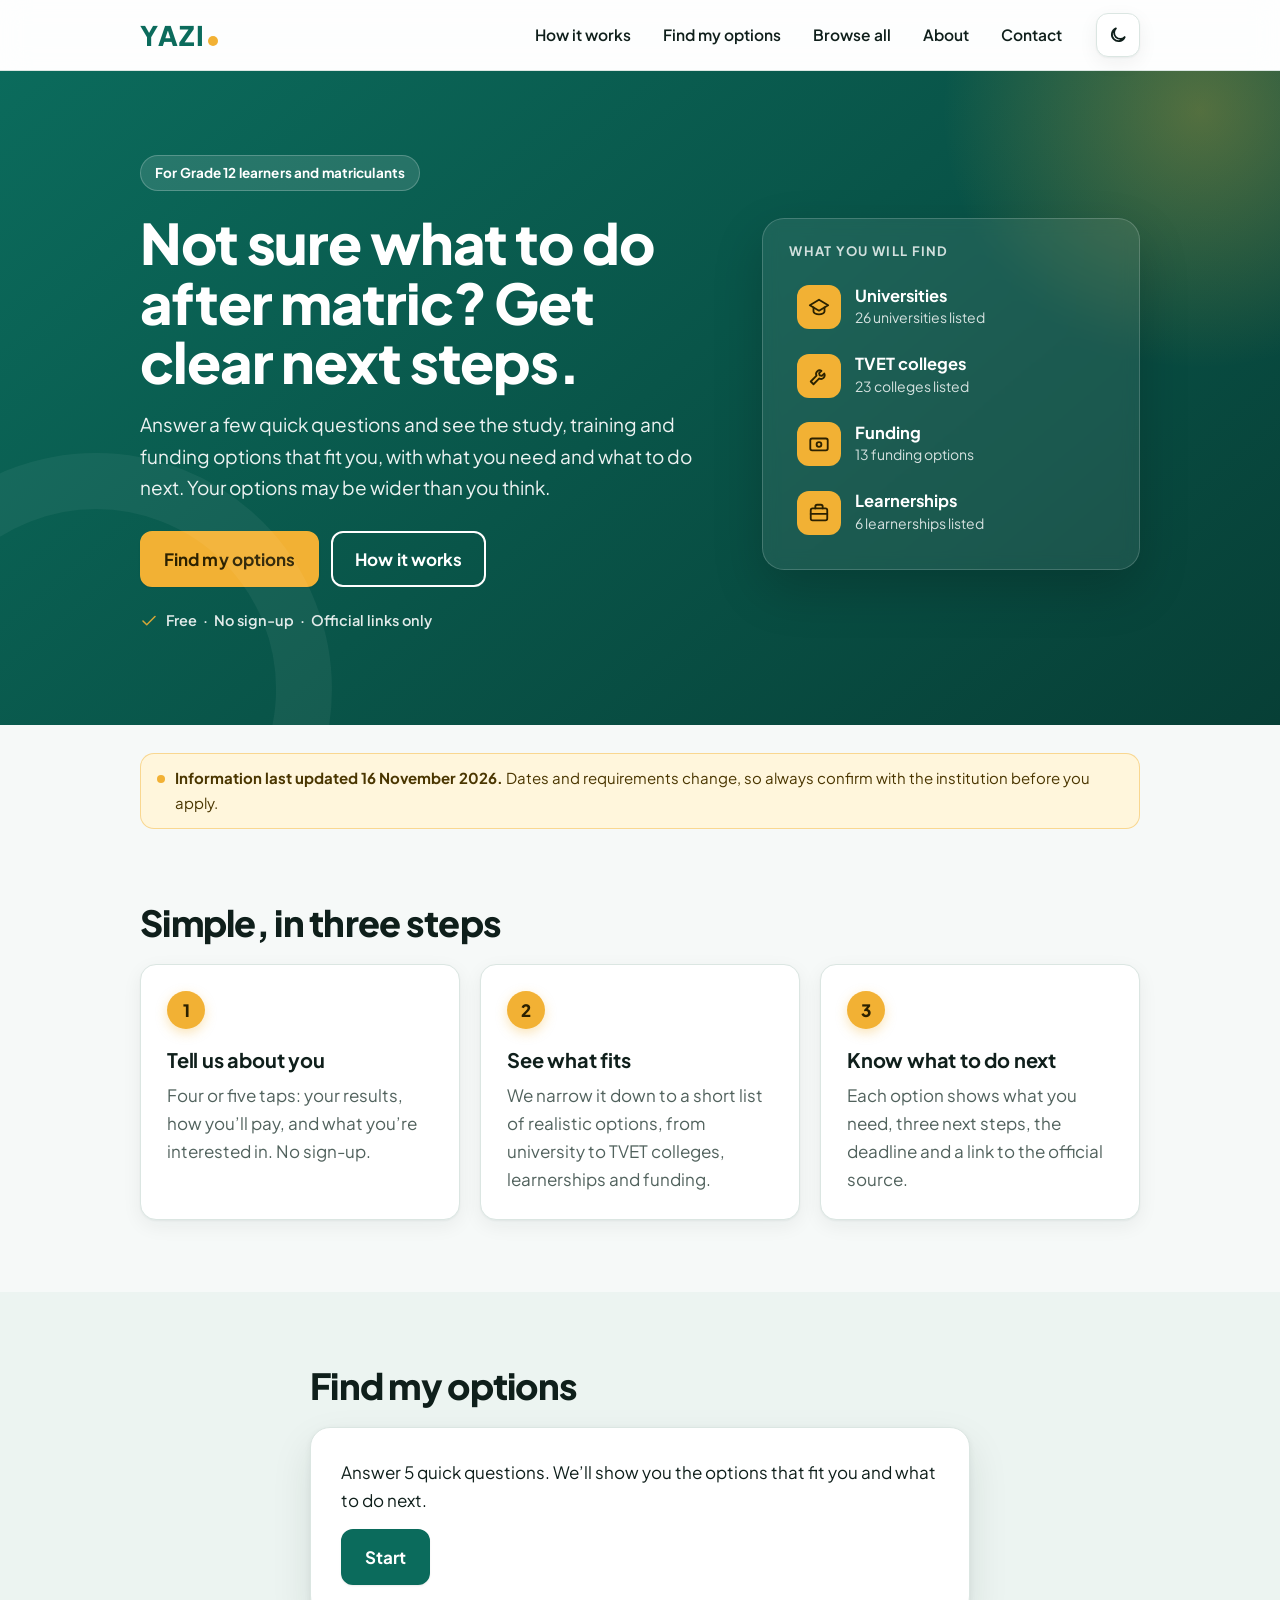
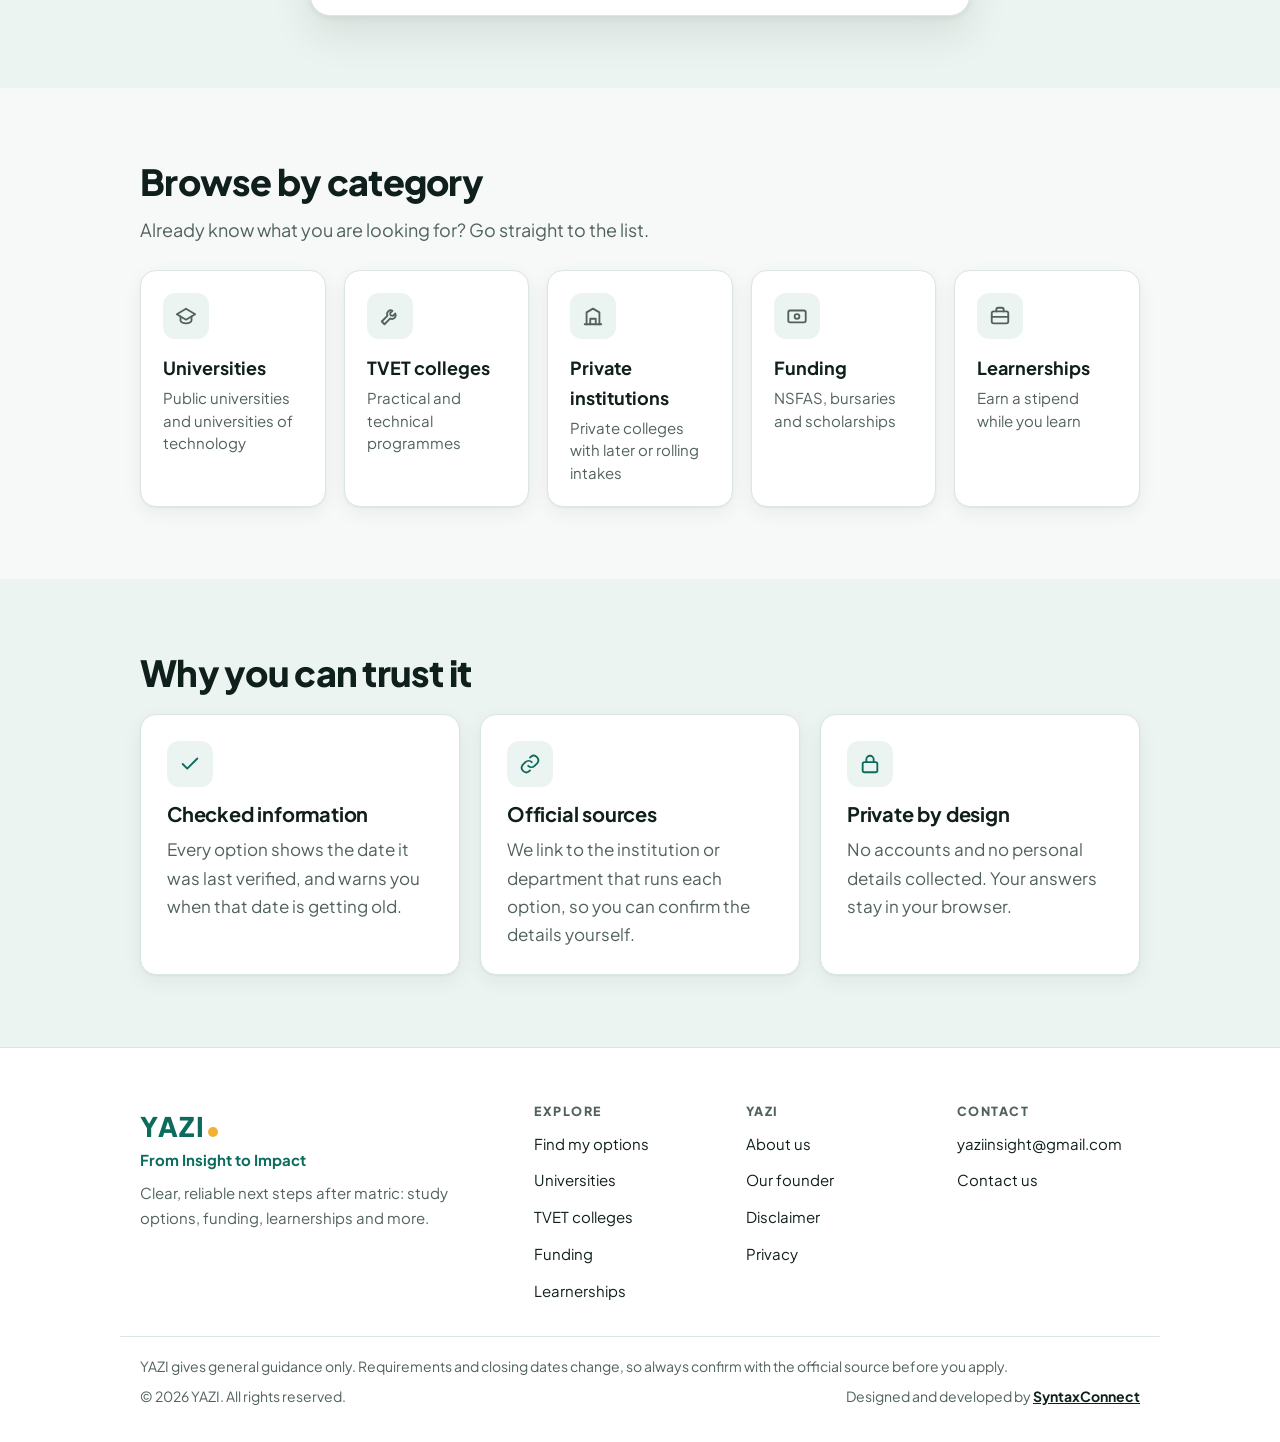
==== commit df9f1484: "Data update, sitemap and latest design" ====
--- a/index.html
+++ b/index.html
@@ -14,7 +14,7 @@
 <link rel="preconnect" href="https://fonts.googleapis.com">
 <link rel="preconnect" href="https://fonts.gstatic.com" crossorigin>
 <link href="https://fonts.googleapis.com/css2?family=Plus+Jakarta+Sans:wght@400;500;600;700;800&amp;display=swap" rel="stylesheet">
-<link rel="stylesheet" href="css/style.css">
+<link rel="stylesheet" href="css/style.css?v=20261116">
 <script>document.documentElement.className+=" js";try{var t=localStorage.getItem("yazi-theme");if(t==="light"||t==="dark")document.documentElement.setAttribute("data-theme",t)}catch(e){}</script>
 </head>
 <body>
@@ -162,8 +162,8 @@
     <div class="foot-legal"><p>&copy; <span id="year"></span> YAZI. All rights reserved.</p><p>Designed and developed by <a class="credit" href="syntaxconnect.html">SyntaxConnect</a></p></div>
   </div>
 </footer>
-<script src="data/content.js"></script>
-<script src="js/common.js"></script>
-<script src="js/app.js"></script>
+<script src="data/content.js?v=20261116"></script>
+<script src="js/common.js?v=20261116"></script>
+<script src="js/app.js?v=20261116"></script>
 </body>
 </html>
